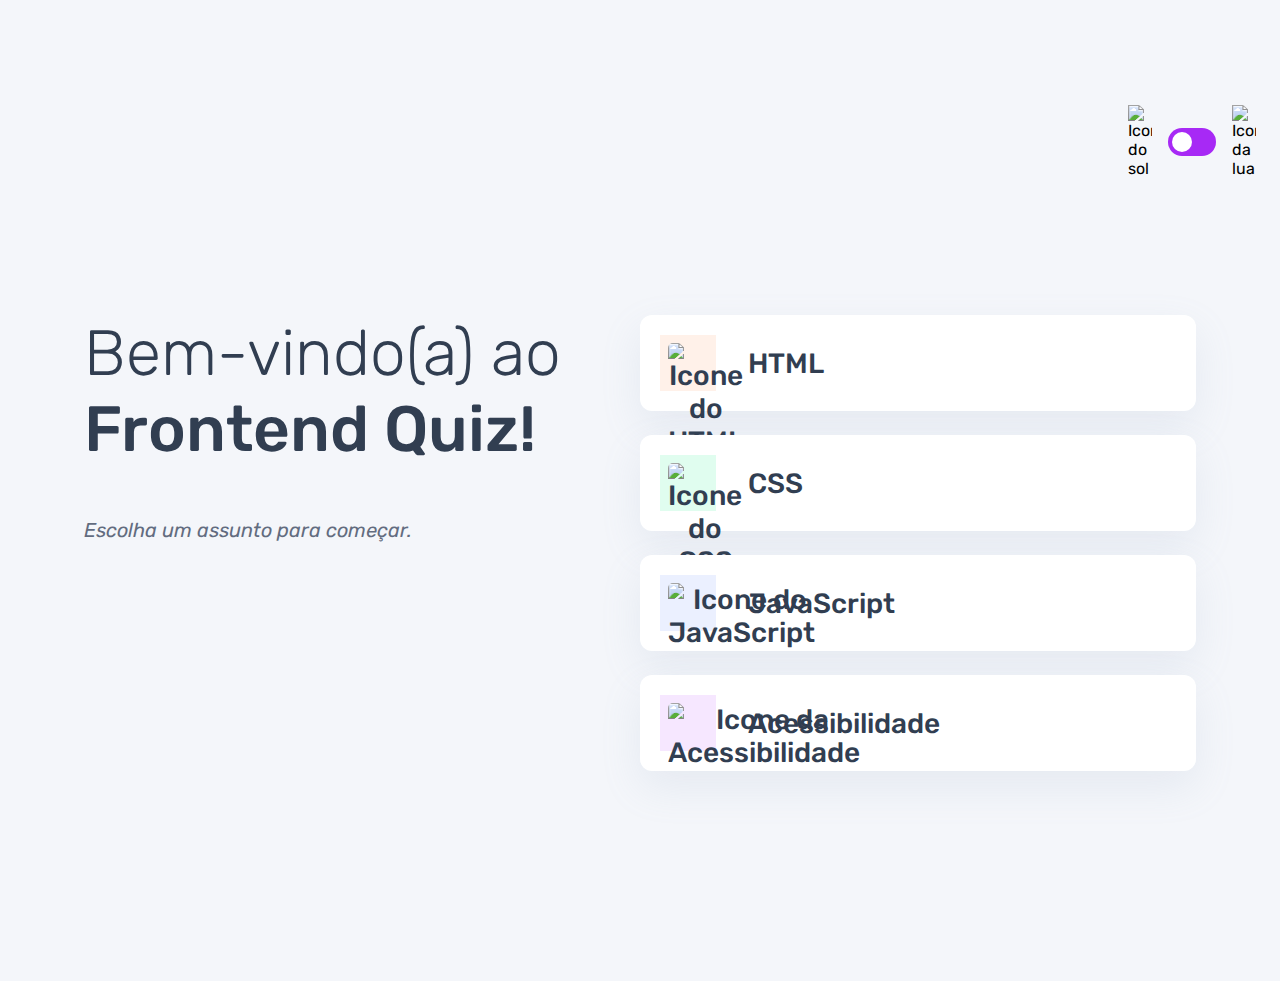
==== index.html @ ab478ec9 "responsividade da home finalizada" ====
<!DOCTYPE html>
<html lang="pt-BR">
<head>
    <meta charset="UTF-8">
    <meta name="viewport" content="width=device-width, initial-scale=1.0">
    <link rel="preconnect" href="https://fonts.googleapis.com">
   <link rel="preconnect" href="https://fonts.gstatic.com" crossorigin>
   <link href="https://fonts.googleapis.com/css2?family=Rubik:ital,wght@0,300..900;1,300..900&display=swap" rel="stylesheet">
    <link rel="stylesheet" href="style.css">
    <title>Quiz App</title>
</head>
<body class>
    <header>
        <div class="tema">
            <img src="./assets/images/icon-sun-dark.svg" alt="Icone do sol">
            <button>
                <div></div>
            </button>
            <img src="./assets/images/icon-moon-dark.svg" alt="Icone da lua">
        </div>
    </header>

    <main>
        <section class="boas_vindas">
            <h1>
                Bem-vindo(a) ao  <br> 
                <strong>Frontend Quiz!</strong>
            </h1>

            <p>Escolha um assunto para começar.</p>
        </section>

        <section class="assuntos">
            <button class="botao_html">
                <div>
                    <img src="./assets/images/icon-html.svg" alt="Icone do HTML">
                </div>
                HTML
            </button>

            <button class="botao_css">
                <div>
                    <img src="./assets/images/icon-css.svg" alt="Icone do CSS">
                </div>
                CSS
            </button>

            <button class="botao_javascript">
                <div>
                    <img src="./assets/images/icon-js.svg" alt="Icone do JavaScript">
                </div>
                JavaScript
            </button>

            <button class="botao_acessibilidade">
                <div>
                    <img src="./assets/images/icon-accessibility.svg" alt="Icone da Acessibilidade">
                </div>
                Acessibilidade
            </button>
        </section>
    </main>
</body>
</html>
---- style.css ----
* {
    margin: 0;
    padding: 0;
    box-sizing: border-box;
    font-family: "Rubik", sans-serif;
    -webkit-font-smoothing: antialiased;
}

:root {
    --bg-color: #F4F6FA;
    --purple: #A729f5;
    --primary-text-color: #313e51;
    --secondary-text-color: #626c7f;
    --button-bg: #fff;
    --shadow: 0px 16px 40px 0px rgba(143, 160, 193, 0.14);
    --bg-html: #fff1e9;
    --bg-css: #e0fdef;
    --bg-javascript: #ebf0ff;
    --bg-acessibilidade: #f6e7ff;
    --white: #fff;
    --bg-mobile: url(./assets/images/pattern-background-mobile-light.svg);
    --bg-desktop: url(./assets/images/pattern-background-desktop-light.svg);
}

body {
    height: 100svh;
    background: var(--bg-mobile) var(--bg-color);
    background-repeat: no-repeat;
    background-size: cover;
}

header {
    padding: 16px 24px;
    display: flex;
    justify-content: flex-end;
}

.tema {
    padding: 8px 0;
    display: flex;
    align-items: center;
    gap: 8px;
}

.tema img {
    width: 16px;
}

.tema button { 
    height: 20px;
    width: 32px;
    background: var(--purple);
    border: 0;
    border-radius: 999px;
    padding: 4px;
}

.tema button div {
    background: var(--white);
    width: 12px;
    height: 12px;
    border-radius: 999px;
}

main {
    padding: 32px 24px;
}

.boas_vindas {
    margin-bottom: 40px;
}

.boas_vindas h1 {
    font-size: 40px;
    font-weight: 300;
    color: var(--primary-text-color);
    margin-bottom: 16px;
}

.boas_vindas h1 strong {
    font-weight: 500;
}

.boas_vindas p {
    color: var(--secondary-text-color);
    font-size: 14px;
    line-height: 150%;
    font-style: italic;
}

.assuntos {
    display: flex;
    flex-direction: column;
    gap: 12px;
}

.assuntos button {
    border: none;
    background: var(--button-bg);
    display: flex;
    align-items: center;
    gap: 16px;
    padding: 12px;
    border-radius: 12px;
    box-shadow: var(--shadow);
    font-size: 18px;
    font-weight: 500;
    color: var(--primary-text-color);
}

.assuntos button div {
    width: 40px;
    height: 40px;
    padding: 5px;
}

.assuntos button img {
    width: 100%;
    border-radius: 5px;
}

.botao_html div {
    background: var(--bg-html);
}

.botao_css div {
    background: var(--bg-css);
}

.botao_javascript div {
    background: var(--bg-javascript);
}

.botao_acessibilidade div {
    background: var(--bg-acessibilidade);
}

@media(min-width: 1100px) {
    body {
        background: var(--bg-desktop) var(--bg-color);
        background-size: cover;
        background-repeat: no-repeat;
    }

    header {
        margin-block: 81px;
    }

    .tema {
        gap: 16px;
    }

    .tema img {
        width: 24px;
    }

    .tema button {
        width: 48px;
        height: 28px;
    }

    .tema button div {
        width: 20px;
        height: 20px;
    }

    main {
        display: flex;
        max-width: 1160px;
        margin-inline: auto;
    }

    section {
        width: 100%;
    }


    .boas_vindas h1 {
        font-size: 64px;
        margin-bottom: 48px;
    }

    .boas_vindas p {
        font-size: 20px;
    }

    .assuntos {
        gap: 24px;
    }

    .assuntos button {
        font-size: 28px;
        padding: 20px;
        gap: 32px;
    }

    .assuntos button div {
        width: 56px;
        height: 56px;
        padding: 8px;
    }
}
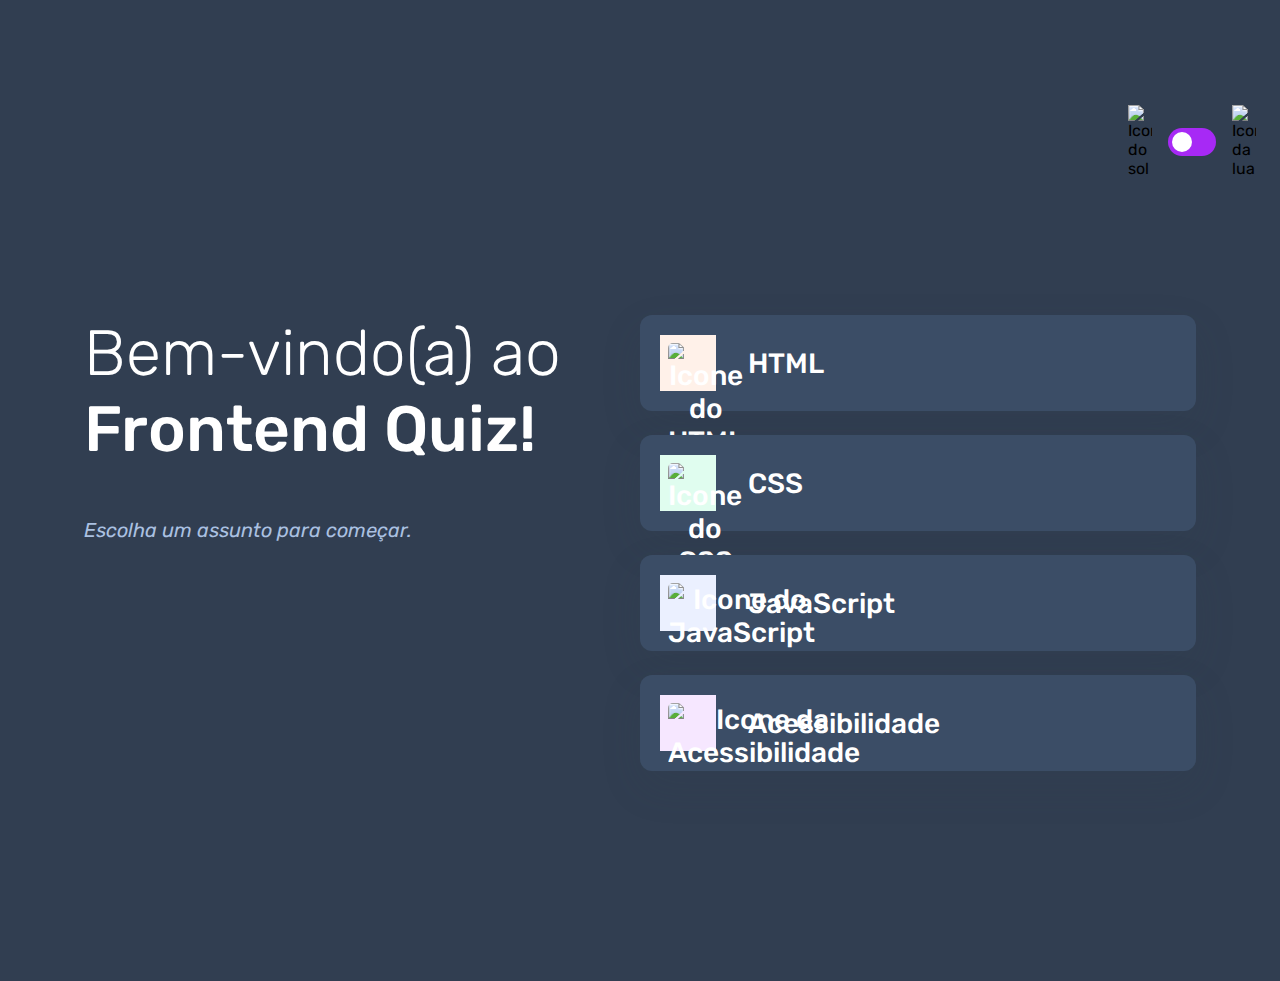
==== commit a38a35fb: "adaptação das cores pro tema escuro" ====
--- a/index.html
+++ b/index.html
@@ -9,7 +9,7 @@
     <link rel="stylesheet" href="style.css">
     <title>Quiz App</title>
 </head>
-<body class>
+<body class="escuro">
     <header>
         <div class="tema">
             <img src="./assets/images/icon-sun-dark.svg" alt="Icone do sol">
--- a/style.css
+++ b/style.css
@@ -22,6 +22,16 @@
     --bg-desktop: url(./assets/images/pattern-background-desktop-light.svg);
 }
 
+body.escuro {
+    --bg-color: #313e51;
+    --bg-mobile: url(./assets/images/pattern-background-mobile-dark.svg);
+    --bg-desktop: url(./assets/images/pattern-background-desktop-dark.svg); 
+    --primary-text-color: #fff;
+    --secondary-text-color: #abc1e1;
+    --button-bg: #3b4d66;
+    --shadow: 0px 16px 40px 0px rgba(49, 62, 81, 0.14);
+}
+
 body {
     height: 100svh;
     background: var(--bg-mobile) var(--bg-color);
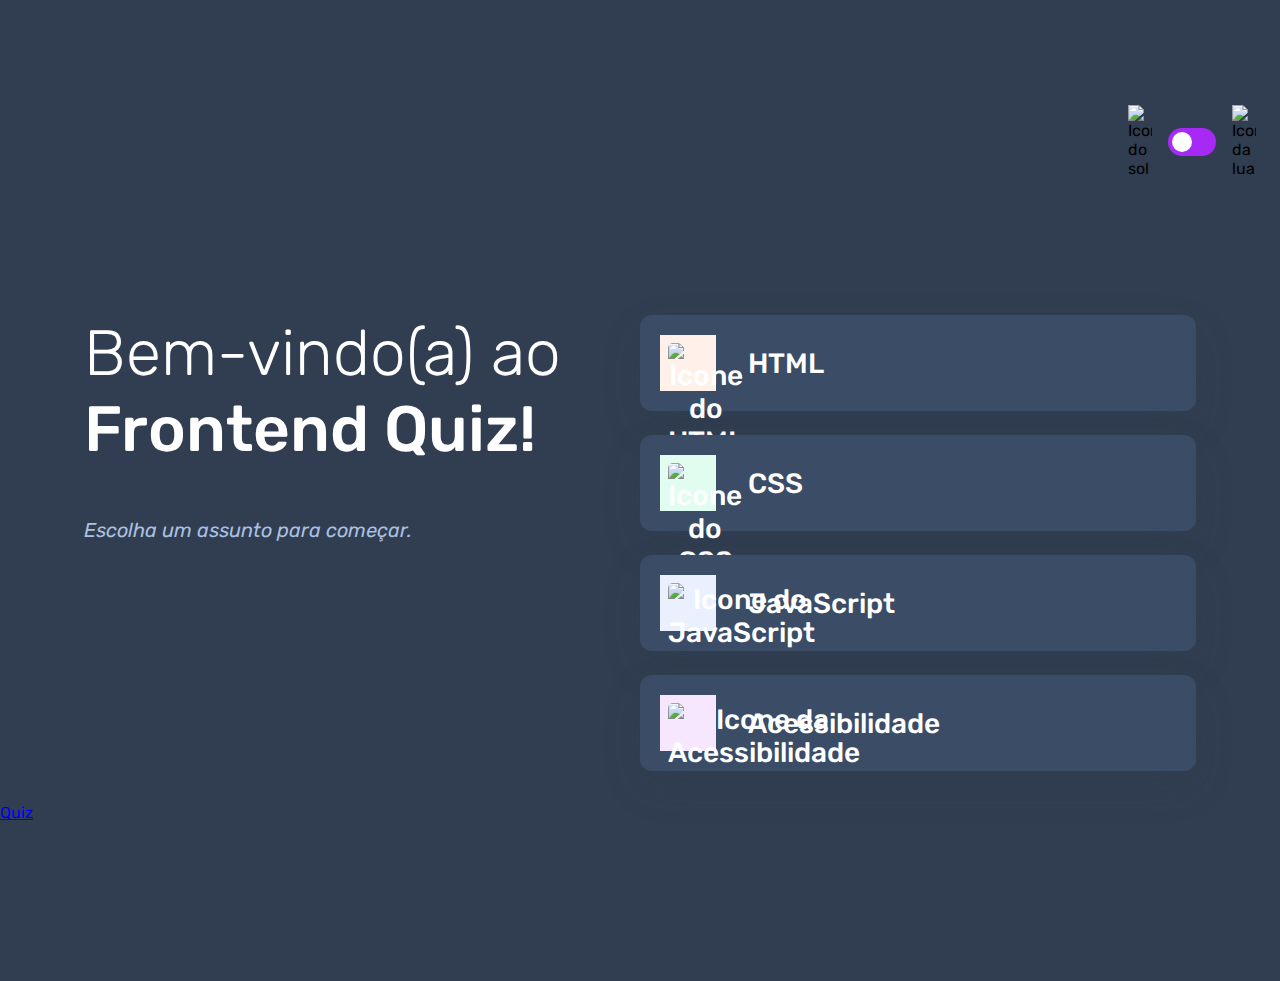
==== commit d262c460: "criação da página do quiz" ====
--- a/index.html
+++ b/index.html
@@ -60,5 +60,7 @@
             </button>
         </section>
     </main>
+
+    <a href="./pages/quiz/quiz.html">Quiz</a>
 </body>
 </html>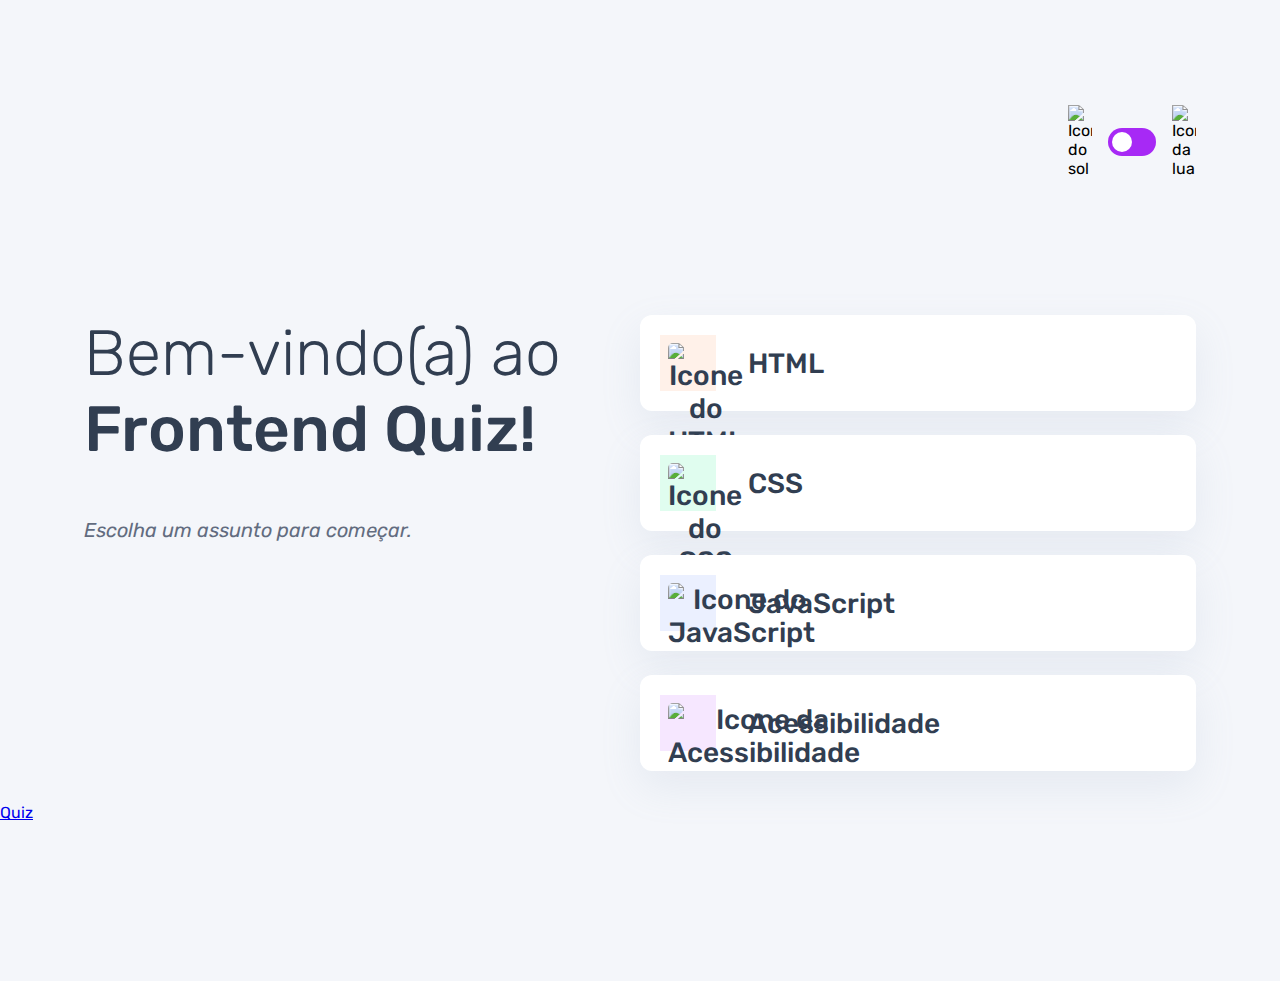
==== commit 93b17992: "primeiros ajustes do tema no javaScript" ====
--- a/index.html
+++ b/index.html
@@ -7,9 +7,10 @@
    <link rel="preconnect" href="https://fonts.gstatic.com" crossorigin>
    <link href="https://fonts.googleapis.com/css2?family=Rubik:ital,wght@0,300..900;1,300..900&display=swap" rel="stylesheet">
     <link rel="stylesheet" href="style.css">
+    <script src="./script.js" defer></script>
     <title>Quiz App</title>
 </head>
-<body class="escuro">
+<body>
     <header>
         <div class="tema">
             <img src="./assets/images/icon-sun-dark.svg" alt="Icone do sol">
--- a/style.css
+++ b/style.css
@@ -43,6 +43,8 @@
     padding: 16px 24px;
     display: flex;
     justify-content: flex-end;
+    max-width: 1160px;
+    margin-inline: auto;
 }
 
 .tema {
@@ -63,6 +65,7 @@
     border: 0;
     border-radius: 999px;
     padding: 4px;
+    display: flex;
 }
 
 .tema button div {
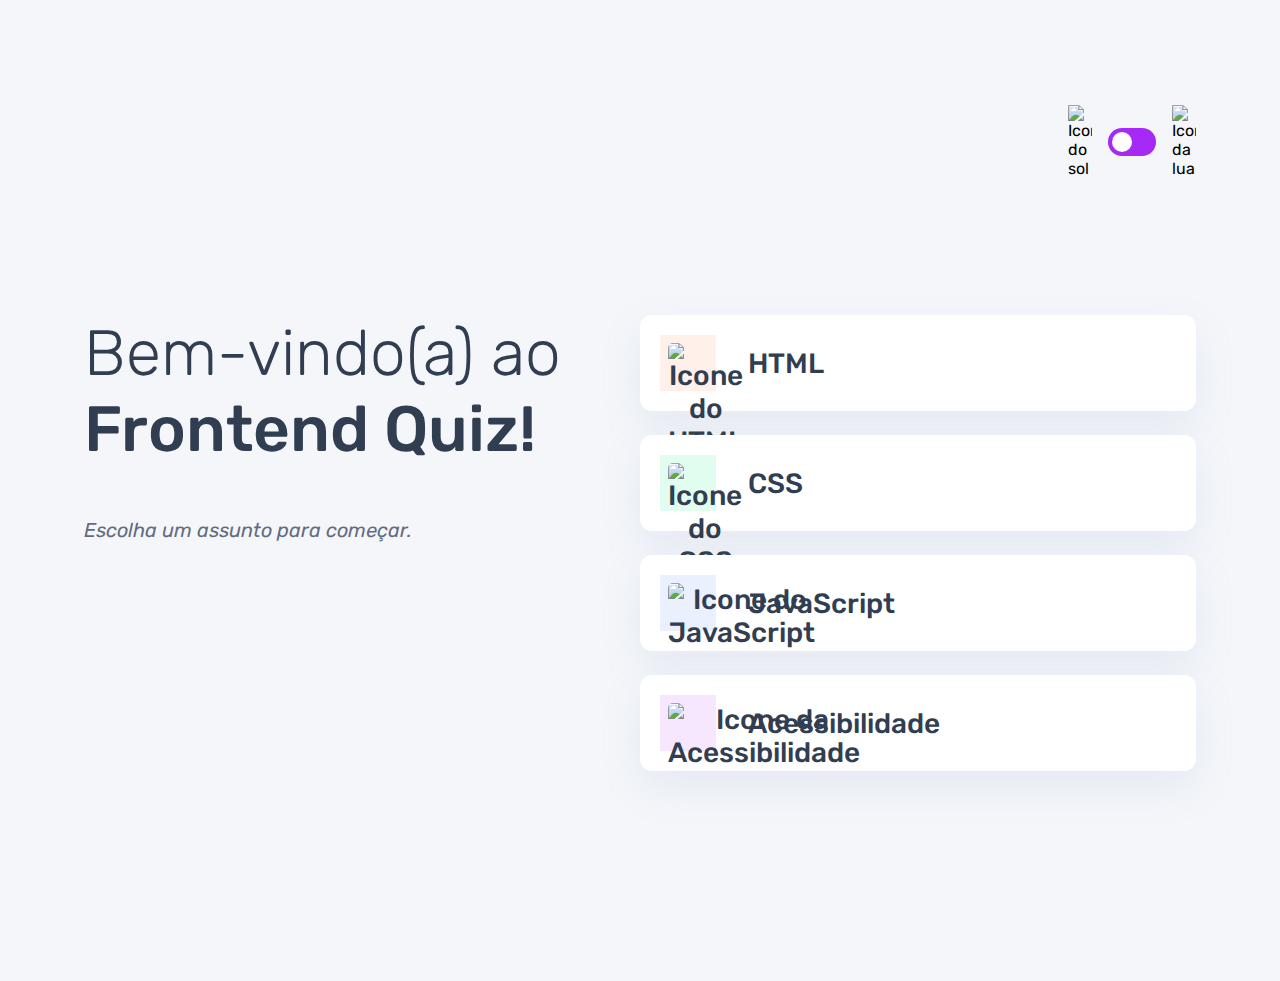
==== commit 573566ed: "adicionada a função para escolher o tema do quiz no index.html" ====
--- a/index.html
+++ b/index.html
@@ -7,7 +7,7 @@
    <link rel="preconnect" href="https://fonts.gstatic.com" crossorigin>
    <link href="https://fonts.googleapis.com/css2?family=Rubik:ital,wght@0,300..900;1,300..900&display=swap" rel="stylesheet">
     <link rel="stylesheet" href="style.css">
-    <script src="./script.js" defer></script>
+    <script src="./script.js" type="module" defer></script>
     <title>Quiz App</title>
 </head>
 <body>
@@ -61,7 +61,5 @@
             </button>
         </section>
     </main>
-
-    <a href="./pages/quiz/quiz.html">Quiz</a>
 </body>
 </html>--- a/style.css
+++ b/style.css
@@ -66,6 +66,7 @@
     border-radius: 999px;
     padding: 4px;
     display: flex;
+    cursor: pointer;
 }
 
 .tema button div {
@@ -119,6 +120,7 @@
     font-size: 18px;
     font-weight: 500;
     color: var(--primary-text-color);
+    cursor: pointer;
 }
 
 .assuntos button div {
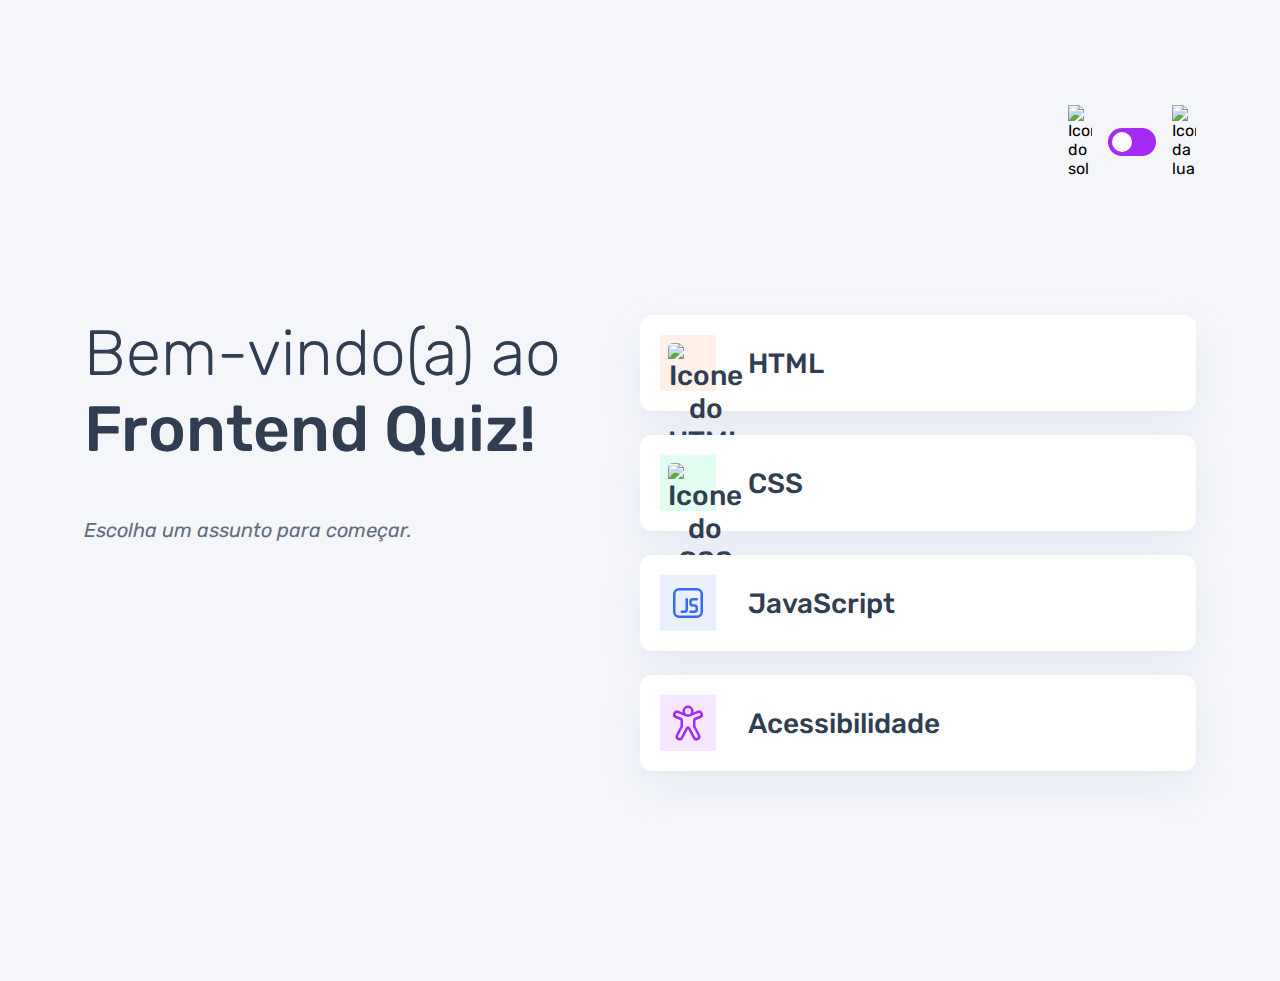
==== commit 8ea1414f: "alteração dinâmica do assunto da página" ====
--- a/index.html
+++ b/index.html
@@ -48,14 +48,14 @@
 
             <button class="botao_javascript">
                 <div>
-                    <img src="./assets/images/icon-js.svg" alt="Icone do JavaScript">
+                    <img src="./assets/images/icon-javascript.svg" alt="Icone do JavaScript">
                 </div>
                 JavaScript
             </button>
 
             <button class="botao_acessibilidade">
                 <div>
-                    <img src="./assets/images/icon-accessibility.svg" alt="Icone da Acessibilidade">
+                    <img src="./assets/images/icon-acessibilidade.svg" alt="Icone da Acessibilidade">
                 </div>
                 Acessibilidade
             </button>
